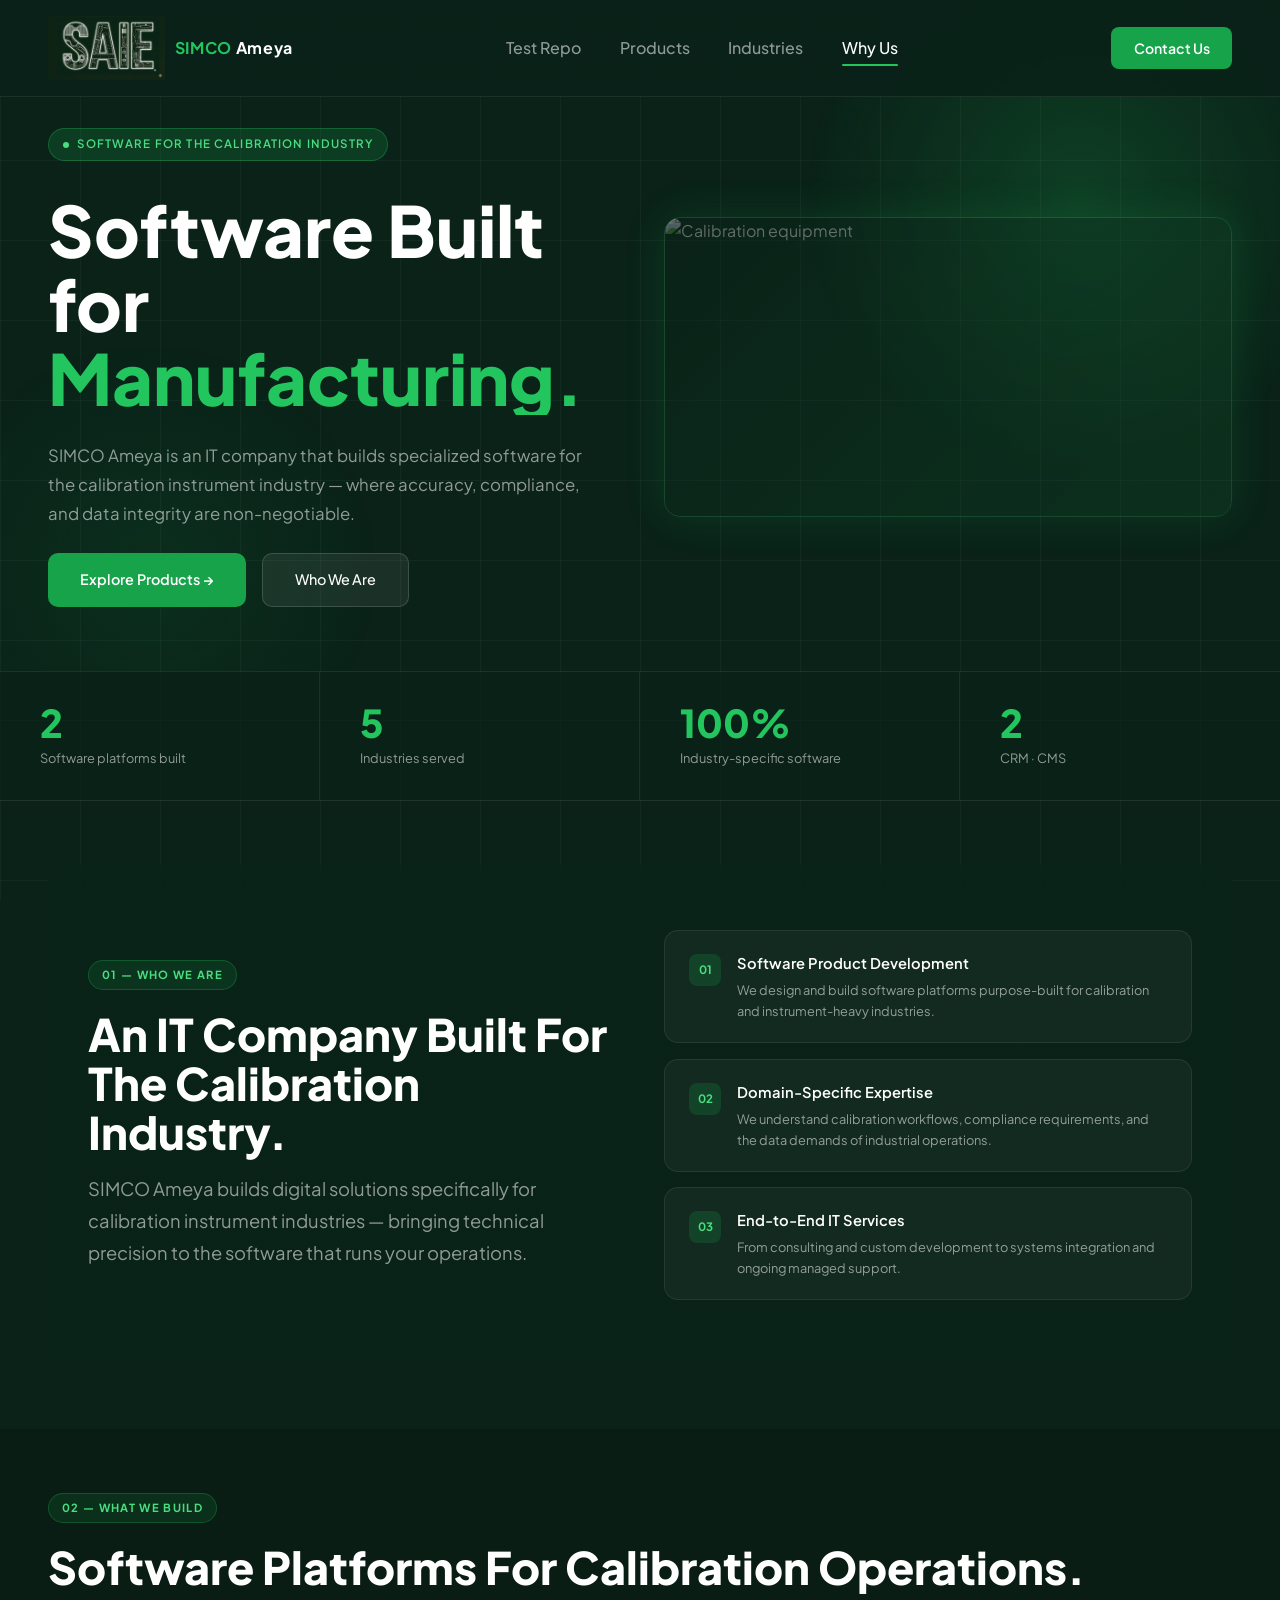
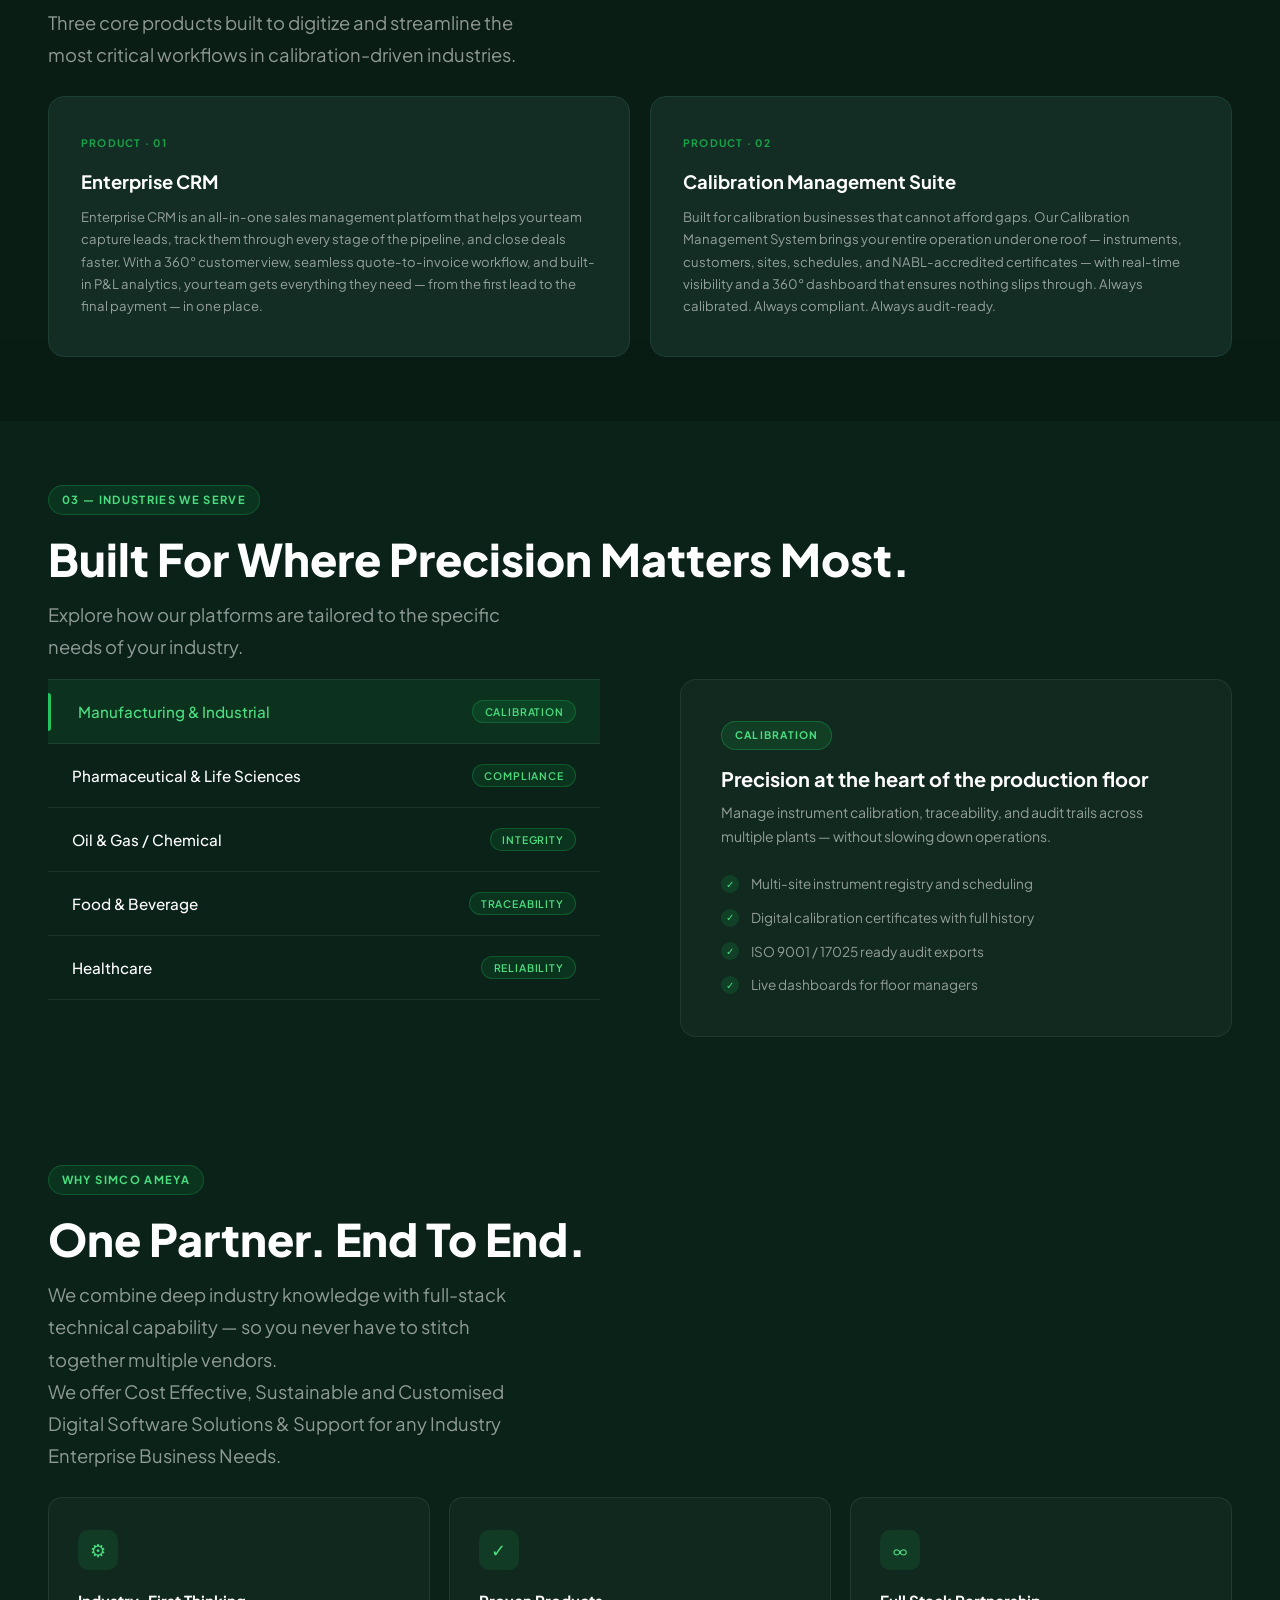
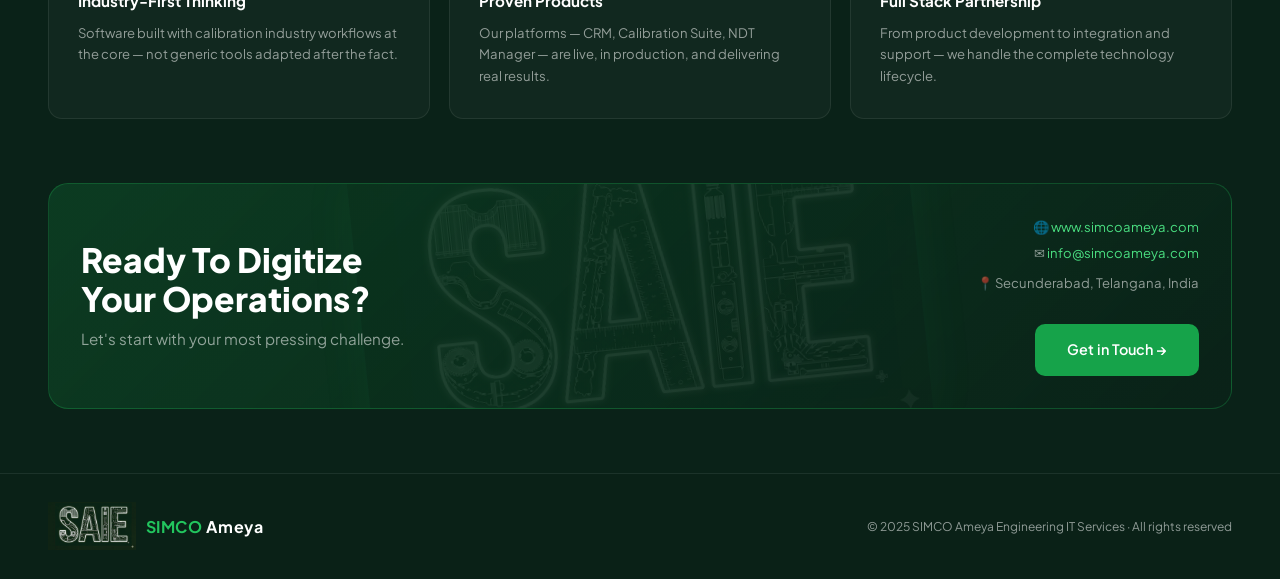
==== index2.html @ df83f635 "Add files via upload" ====
<!DOCTYPE html>
<html lang="en">
<head>
    <meta charset="UTF-8">
    <meta name="viewport" content="width=device-width, initial-scale=1.0, maximum-scale=1">

    <!-- Primary SEO -->
    <title>SIMCO AMEYA – Calibration Management Software &amp; Engineering IT Services</title>
    <meta name="description" content="SIMCO AMEYA builds specialised calibration management software for industries across India – Enterprise CRM, Calibration Management Suite, and NDT Manager for Pharma, Manufacturing, Oil &amp; Gas, Food &amp; Beverage, and Healthcare sectors.">
    <meta name="keywords" content="calibration management software, calibration software India, instrument calibration software, calibration management system, NDT management software, calibration tracking software, calibration lab software, NABL calibration software, ISO calibration software, calibration CRM, enterprise calibration software, NDT software India, non-destructive testing software, calibration compliance software, calibration software Hyderabad, pharma calibration software, manufacturing calibration software, oil and gas calibration software, calibration management system India, equipment calibration software, calibration automation software, SIMCO AMEYA, engineering IT services Hyderabad">
    <meta name="author" content="SIMCO AMEYA">
    <meta name="robots" content="index, follow">
    <link rel="canonical" href="https://www.simcoameya.com/">

    <!-- Open Graph -->
    <meta property="og:title" content="SIMCO AMEYA – Calibration Management Software">
    <meta property="og:description" content="Specialised software for calibration instrument industries – Enterprise CRM, Calibration Management Suite, and NDT Manager.">
    <meta property="og:type" content="website">
    <meta property="og:url" content="https://www.simcoameya.com/">
    <meta property="og:image" content="https://www.simcoameya.com/logo.png">

    <link rel="icon" type="image/png" href="https://www.simcoameya.com/logo.png">

    <!-- Schema Markup -->
    <script type="application/ld+json">
    {
        "@context": "https://schema.org",
        "@type": "SoftwareCompany",
        "name": "SIMCO AMEYA",
        "url": "https://www.simcoameya.com",
        "logo": "https://www.simcoameya.com/logo.png",
        "email": "info@simcoameya.com",
        "description": "SIMCO AMEYA builds specialised software for calibration instrument industries – Enterprise CRM, Calibration Management Suite, and NDT Manager.",
        "address": {
            "@type": "PostalAddress",
            "addressLocality": "Secunderabad, Telangana",
            "addressCountry": "IN"
        },
        "areaServed": "IN",
        "sameAs": ["https://www.simcoameya.com"],
        "hasOfferCatalog": {
            "@type": "OfferCatalog",
            "name": "Digital Solutions Portfolio",
            "itemListElement": [
                {
                    "@type": "Offer",
                    "itemOffered": {
                        "@type": "SoftwareApplication",
                        "name": "Enterprise CRM",
                        "description": "Client and service operations management for calibration industries."
                    }
                },
                {
                    "@type": "Offer",
                    "itemOffered": {
                        "@type": "SoftwareApplication",
                        "name": "Calibration Management Suite",
                        "description": "Full lifecycle calibration automation software."
                    }
                },
                {
                    "@type": "Offer",
                    "itemOffered": {
                        "@type": "SoftwareApplication",
                        "name": "NDT Manager",
                        "description": "NDE compliance and non-destructive testing management software."
                    }
                }
            ]
        },
        "knowsAbout": ["Calibration Management", "Digital Engineering", "IT Consulting", "App Development", "Systems Integration", "Data & Analytics", "Managed Support"],
        "industry": ["Manufacturing", "Pharma", "Oil & Gas", "Food & Beverage", "Healthcare"]
    }
    </script>
    <meta name="google-site-verification" content="WXsWFcGFf1NR_6WdjYe8cLsLG8A18M3oZ7vp6dMXynw">

    <!-- Google Fonts -->
    <link rel="preconnect" href="https://fonts.googleapis.com">
    <link rel="preconnect" href="https://fonts.gstatic.com" crossorigin>
    <link href="https://fonts.googleapis.com/css2?family=Plus+Jakarta+Sans:wght@400;500;600;700;800&display=swap" rel="stylesheet">

        <link rel="stylesheet" href="styles/styles.css">
</head>
<body>
<div class="page">
    <!-- Scroll Progress Bar -->
    <div class="scroll-progress" id="scrollProgress" style="width: 0%;"></div>

    <!-- Navigation -->
    <nav>
        <a href="#" class="nav-brand">
            <img alt="SIMCO AMEYA" class="nav-logo" src="[data-uri]">
            <span class="nav-brand-name">SIMCO <span class="nav-brand-accent">Ameya</span></span>
        </a>
        <ul class="nav-links">
            <li><a href="#about">Test Repo</a></li>
            <li><a href="#products">Products</a></li>
            <li><a href="#industries">Industries</a></li>
            <li><a href="#why">Why Us</a></li>
        </ul>
        <a href="#contact" class="nav-cta">Contact Us</a>
    </nav>

    <!-- Hero Section -->
    <section class="hero">
        <div class="hero-glow"></div>
        <div class="hero-glow2"></div>
        <div class="hero-content">
            <div class="hero-text">
                <div class="hero-badge">
                    <span class="hero-badge-dot"></span>
                    Software for the Calibration Industry
                </div>
                <h1>Software Built for<br>
                    <span class="rotating-word">
                        <span class="rotating-word-inner" id="rotatingWord">Manufacturing.</span>
                    </span>
                </h1>
                <p class="hero-sub">SIMCO Ameya is an IT company that builds specialized software for the calibration instrument industry — where accuracy, compliance, and data integrity are non-negotiable.</p>
                <div class="hero-actions">
                    <a href="#products" class="btn-solid">Explore Products →</a>
                    <a href="#about" class="btn-outline">Who We Are</a>
                </div>
            </div>
            <div class="hero-image">
                <div style="border-radius: 16px; overflow: hidden; border: 1px solid rgba(74, 222, 128, 0.2); box-shadow: rgba(34, 197, 94, 0.15) 0px 0px 40px; position: relative; height: 300px;">
                    <img alt="Calibration equipment" src="https://images.unsplash.com/photo-1504328345606-18bbc8c9d7d1?w=800&q=80" style="width: 100%; height: 100%; object-fit: cover; object-position: center; filter: brightness(0.6) saturate(0.85); border-radius: 16px;">
                    <div style="position: absolute; inset: 0; background: linear-gradient(135deg, rgba(10, 34, 24, 0.4) 0%, rgba(20, 83, 45, 0.3) 100%); border-radius: 16px;"></div>
                </div>
            </div>
        </div>
    </section>

    <!-- Stats Bar -->
    <div class="stats-bar">
        <div class="stat-item">
            <div class="stat-number" id="stat1">2</div>
            <div class="stat-desc">Software platforms built</div>
        </div>
        <div class="stat-item">
            <div class="stat-number"><span id="stat2">5</span></div>
            <div class="stat-desc">Industries served</div>
        </div>
        <div class="stat-item">
            <div class="stat-number"><span id="stat3">100%</span></div>
            <div class="stat-desc">Industry-specific software</div>
        </div>
        <div class="stat-item">
            <div class="stat-number">2</div>
            <div class="stat-desc">CRM · CMS </div>
        </div>
    </div>

    <!-- About / Who We Are Section -->
    <section class="section" id="about">
        <div class="about-left">
            <div class="reveal">
                <div class="section-badge">01 — Who We Are</div>
                <h2 class="section-title">An IT Company Built For The Calibration Industry.</h2>
                <p class="section-sub">SIMCO Ameya builds digital solutions specifically for calibration instrument industries — bringing technical precision to the software that runs your operations.</p>
            </div>
            <div style="display: flex; flex-direction: column; gap: 1rem;">
                <div class="reveal about-card">
                    <div class="about-card-num">01</div>
                    <div>
                        <h3>Software Product Development</h3>
                        <p>We design and build software platforms purpose-built for calibration and instrument-heavy industries.</p>
                    </div>
                </div>
                <div class="reveal about-card" style="transition-delay: 100ms;">
                    <div class="about-card-num">02</div>
                    <div>
                        <h3>Domain-Specific Expertise</h3>
                        <p>We understand calibration workflows, compliance requirements, and the data demands of industrial operations.</p>
                    </div>
                </div>
                <div class="reveal about-card" style="transition-delay: 200ms;">
                    <div class="about-card-num">03</div>
                    <div>
                        <h3>End-to-End IT Services</h3>
                        <p>From consulting and custom development to systems integration and ongoing managed support.</p>
                    </div>
                </div>
            </div>
        </div>
    </section>

    <!-- Products Section -->
    <section class="section products-section" id="products">
        <div class="reveal">
            <div class="section-badge">02 — What We Build</div>
            <h2 class="section-title">Software Platforms For Calibration Operations.</h2>
            <p class="section-sub">Three core products built to digitize and streamline the most critical workflows in calibration-driven industries.</p>
        </div>
        <div class="products-grid">
            <div class="reveal tilt-card product-card">
                <div class="tilt-card-inner">
                    <div class="tilt-card-glow"></div>
                    <div class="product-tag">Product · 01</div>
                    <h3>Enterprise CRM</h3>
                    <p>Enterprise CRM is an all-in-one sales management platform that helps your team capture leads, track them through every stage of the pipeline, and close deals faster. With a 360° customer view, seamless quote-to-invoice workflow, and built-in P&amp;L analytics, your team gets everything they need — from the first lead to the final payment — in one place.</p>
                </div>
            </div>
            <div class="reveal tilt-card product-card" style="transition-delay: 120ms;">
                <div class="tilt-card-inner">
                    <div class="tilt-card-glow"></div>
                    <div class="product-tag">Product · 02</div>
                    <h3>Calibration Management Suite</h3>
                    <p>Built for calibration businesses that cannot afford gaps. Our Calibration Management System brings your entire operation under one roof — instruments, customers, sites, schedules, and NABL-accredited certificates — with real-time visibility and a 360° dashboard that ensures nothing slips through. Always calibrated. Always compliant. Always audit-ready.</p>
                </div>
            </div>

        </div>
    </section>

    <!-- Industries Section -->
    <section class="section" id="industries" style="background-image: linear-gradient(rgba(10,34,24,0.88),rgba(10,34,24,0.88)),url('https://images.unsplash.com/photo-1504328345606-18bbc8c9d7d1?w=800&q=80'); background-size: cover; background-position: center;">
        <div class="reveal">
            <div class="section-badge">03 — Industries We Serve</div>
            <h2 class="section-title">Built For Where Precision Matters Most.</h2>
            <p class="section-sub">Explore how our platforms are tailored to the specific needs of your industry.</p>
        </div>
        <div class="industries-layout">
            <div>
                <div class="industry-list" id="industryList">
                    <button type="button" class="industry-row active" data-index="0">
                        <span class="industry-name">Manufacturing &amp; Industrial</span>
                        <span class="industry-pill">Calibration</span>
                    </button>
                    <button type="button" class="industry-row" data-index="1">
                        <span class="industry-name">Pharmaceutical &amp; Life Sciences</span>
                        <span class="industry-pill">Compliance</span>
                    </button>
                    <button type="button" class="industry-row" data-index="2">
                        <span class="industry-name">Oil &amp; Gas / Chemical</span>
                        <span class="industry-pill">Integrity</span>
                    </button>
                    <button type="button" class="industry-row" data-index="3">
                        <span class="industry-name">Food &amp; Beverage</span>
                        <span class="industry-pill">Traceability</span>
                    </button>
                    <button type="button" class="industry-row" data-index="4">
                        <span class="industry-name">Healthcare</span>
                        <span class="industry-pill">Reliability</span>
                    </button>
                </div>
            </div>
            <div>
                <div class="industries-right" id="industryDetail">
                    <div class="industries-right-pill" id="industryPill">Calibration</div>
                    <h3 id="industryTitle">Precision at the heart of the production floor</h3>
                    <p id="industryDesc">Manage instrument calibration, traceability, and audit trails across multiple plants — without slowing down operations.</p>
                    <div class="feature-list" id="industryFeatures">
                        <div class="feature-item"><div class="feature-check">✓</div>Multi-site instrument registry and scheduling</div>
                        <div class="feature-item"><div class="feature-check">✓</div>Digital calibration certificates with full history</div>
                        <div class="feature-item"><div class="feature-check">✓</div>ISO 9001 / 17025 ready audit exports</div>
                        <div class="feature-item"><div class="feature-check">✓</div>Live dashboards for floor managers</div>
                    </div>
                </div>
            </div>
        </div>
    </section>

    <!-- Why Us Section -->
    <section class="section" id="why">
        <div class="reveal">
            <div class="section-badge">Why SIMCO Ameya</div>
            <h2 class="section-title">One Partner. End To End.</h2>
            <p class="section-sub">We combine deep industry knowledge with full-stack technical capability — so you never have to stitch together multiple vendors.</p>
             <p class="section-sub">We offer Cost Effective, Sustainable and Customised Digital Software Solutions & Support for any Industry Enterprise Business Needs.</p>
        </div>
        <div class="why-grid">
            <div class="reveal why-card">
                <div class="why-icon">⚙</div>
                <h3>Industry-First Thinking</h3>
                <p>Software built with calibration industry workflows at the core — not generic tools adapted after the fact.</p>
            </div>
            <div class="reveal why-card" style="transition-delay: 120ms;">
                <div class="why-icon">✓</div>
                <h3>Proven Products</h3>
                <p>Our platforms — CRM, Calibration Suite, NDT Manager — are live, in production, and delivering real results.</p>
            </div>
            <div class="reveal why-card" style="transition-delay: 240ms;">
                <div class="why-icon">∞</div>
                <h3>Full Stack Partnership</h3>
                <p>From product development to integration and support — we handle the complete technology lifecycle.</p>
            </div>
        </div>
    </section>

    <!-- Contact / CTA Section -->
    <div class="cta-wrap" id="contact">
        <img alt="" class="cta-logo-bg" aria-hidden="true" src="[data-uri]">
        <div class="cta-text">
            <h2>Ready To Digitize<br>Your Operations?</h2>
            <p>Let's start with your most pressing challenge.</p>
        </div>
        <div class="cta-right">
            <div class="cta-contact">🌐 <a href="https://www.simcoameya.com/">www.simcoameya.com</a></div>
            <div class="cta-contact">✉ <a href="mailto:info@simcoameya.com">info@simcoameya.com</a></div>
            <div class="cta-contact" style="margin-top: 0.6rem;">📍 Secunderabad, Telangana, India</div>
            <br>
            <a href="mailto:info@simcoameya.com" class="btn-solid">Get in Touch →</a>
        </div>
    </div>

    <!-- Footer -->
    <footer>
        <a href="#" class="footer-brand">
            <img alt="SIMCO AMEYA" class="footer-logo" src="[data-uri]">
            <span class="footer-name">SIMCO <span class="nav-brand-accent">Ameya</span></span>
        </a>
        <div class="footer-copy">© 2025 SIMCO Ameya Engineering IT Services · All rights reserved</div>
    </footer>

    <!-- Back to Top -->
    <button type="button" aria-label="Back to top" title="Back to top" class="back-to-top" id="backToTop">↑</button>
</div>

    <script src="scripts/script.js"></script>
</body>
</html>
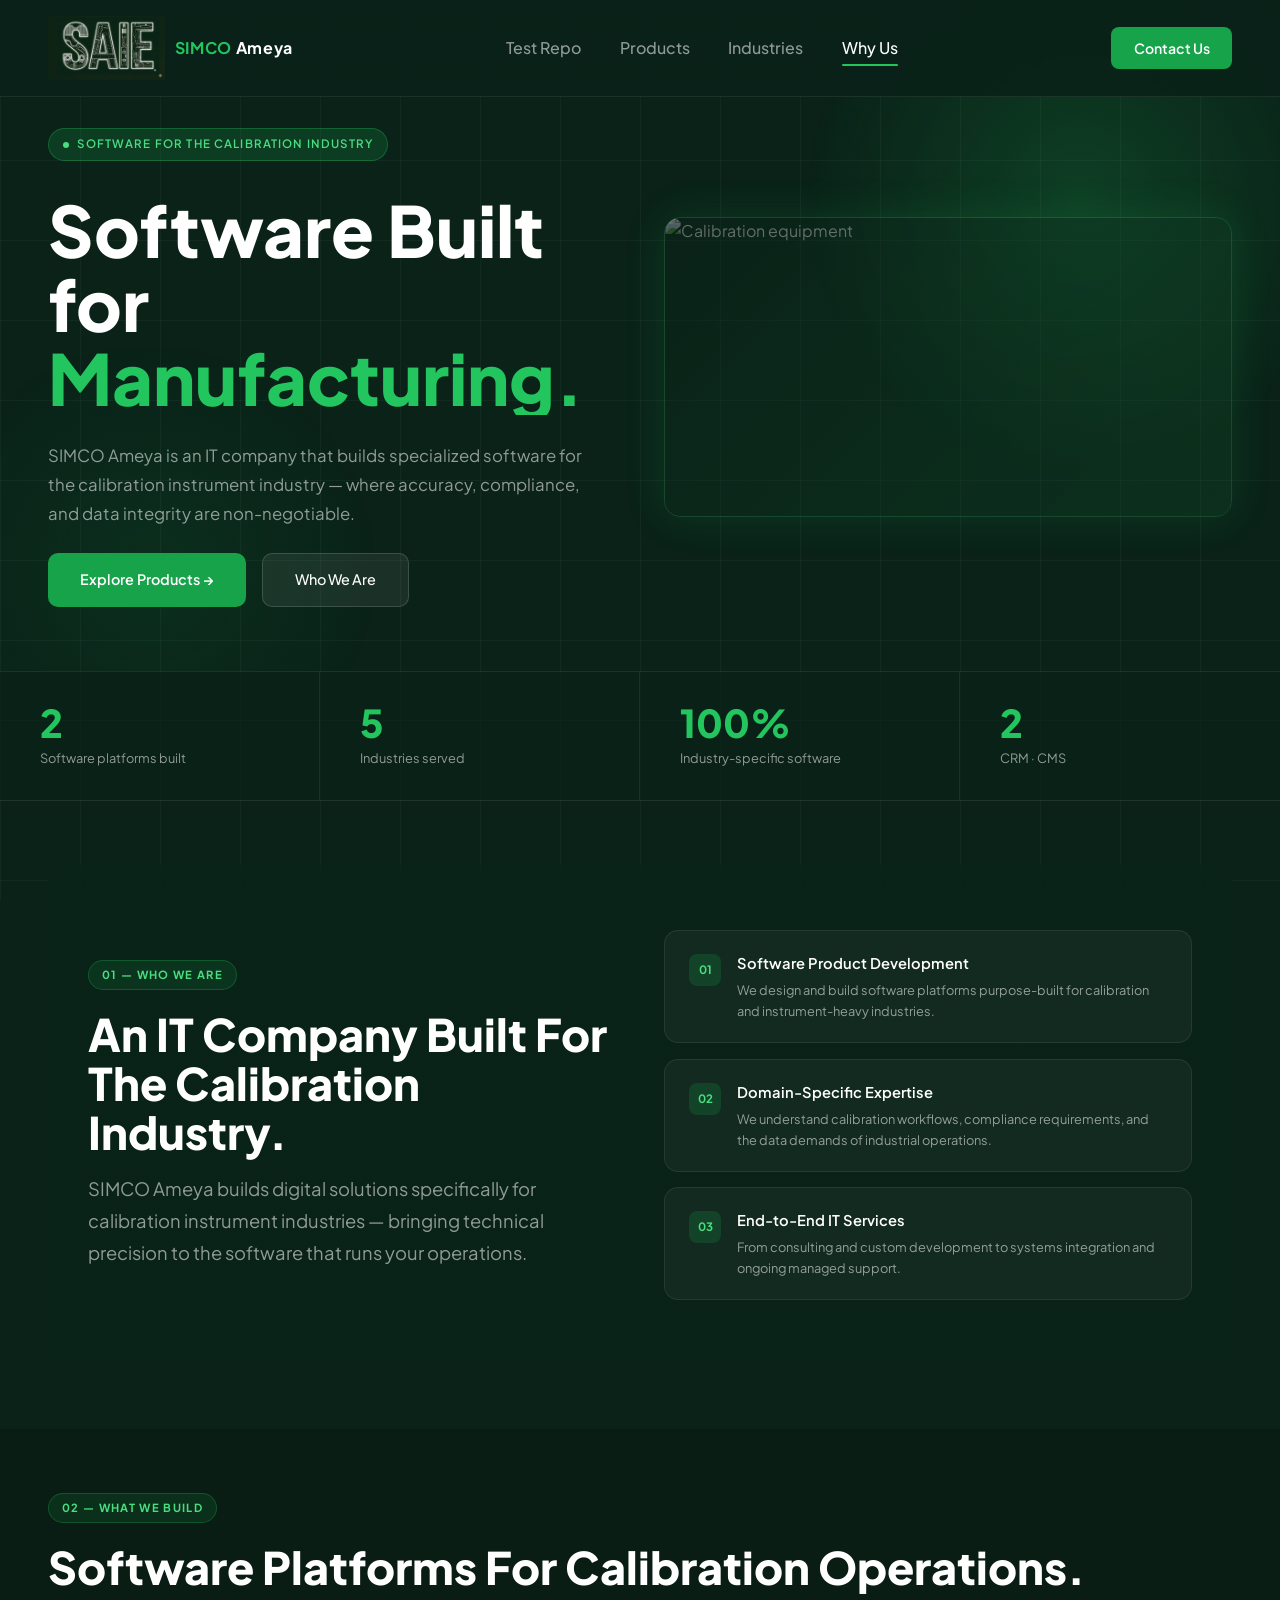
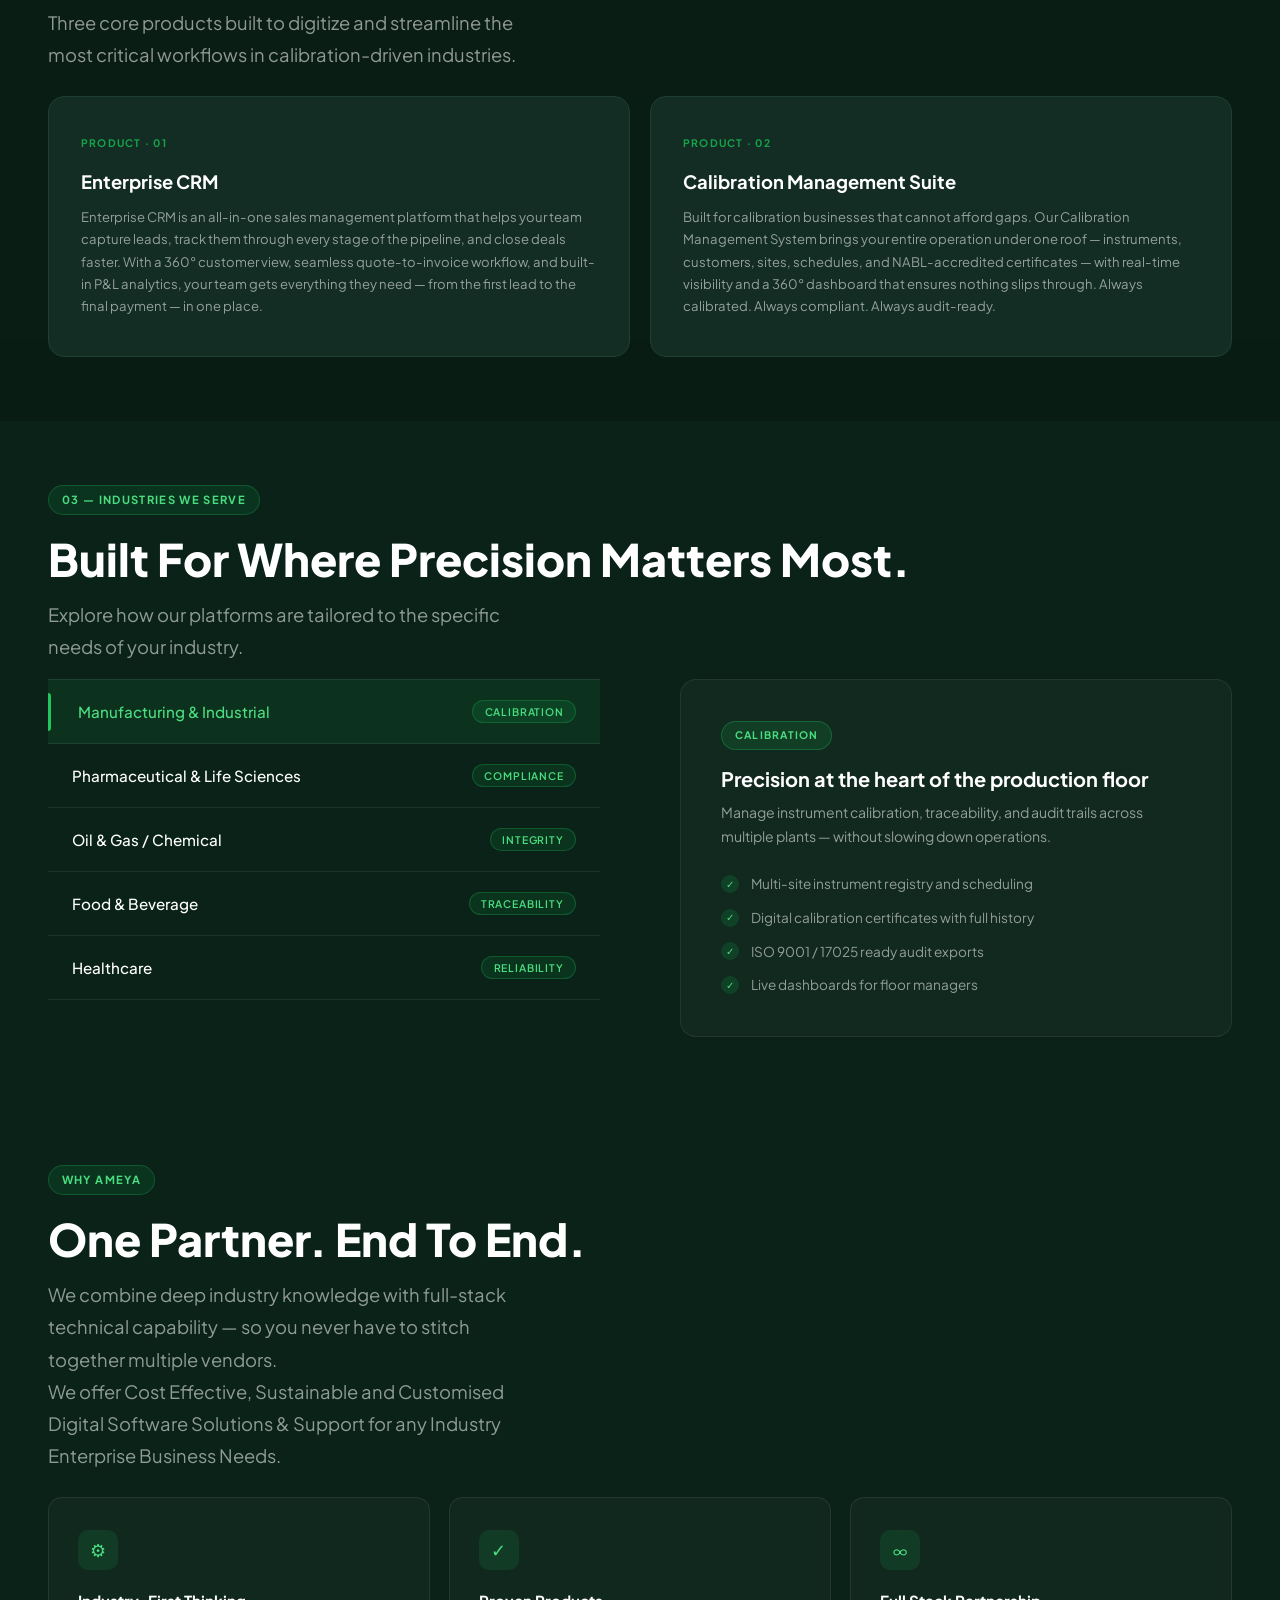
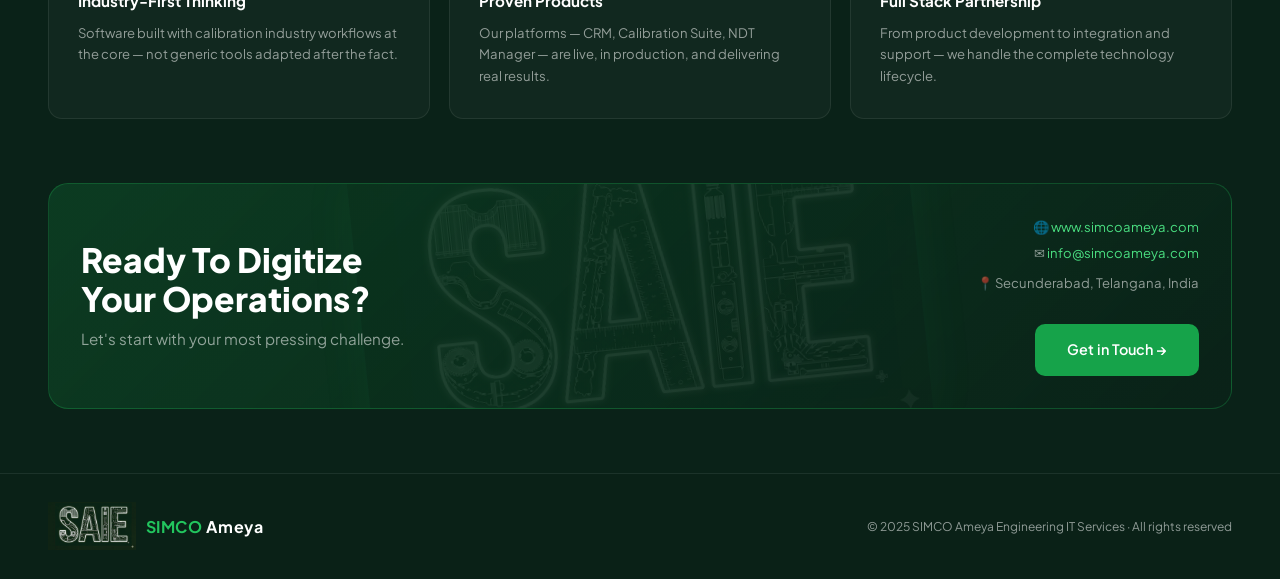
==== commit 2f5b526f: "removed simco" ====
--- a/index2.html
+++ b/index2.html
@@ -264,7 +264,7 @@
     <!-- Why Us Section -->
     <section class="section" id="why">
         <div class="reveal">
-            <div class="section-badge">Why SIMCO Ameya</div>
+            <div class="section-badge">Why Ameya</div>
             <h2 class="section-title">One Partner. End To End.</h2>
             <p class="section-sub">We combine deep industry knowledge with full-stack technical capability — so you never have to stitch together multiple vendors.</p>
              <p class="section-sub">We offer Cost Effective, Sustainable and Customised Digital Software Solutions & Support for any Industry Enterprise Business Needs.</p>
